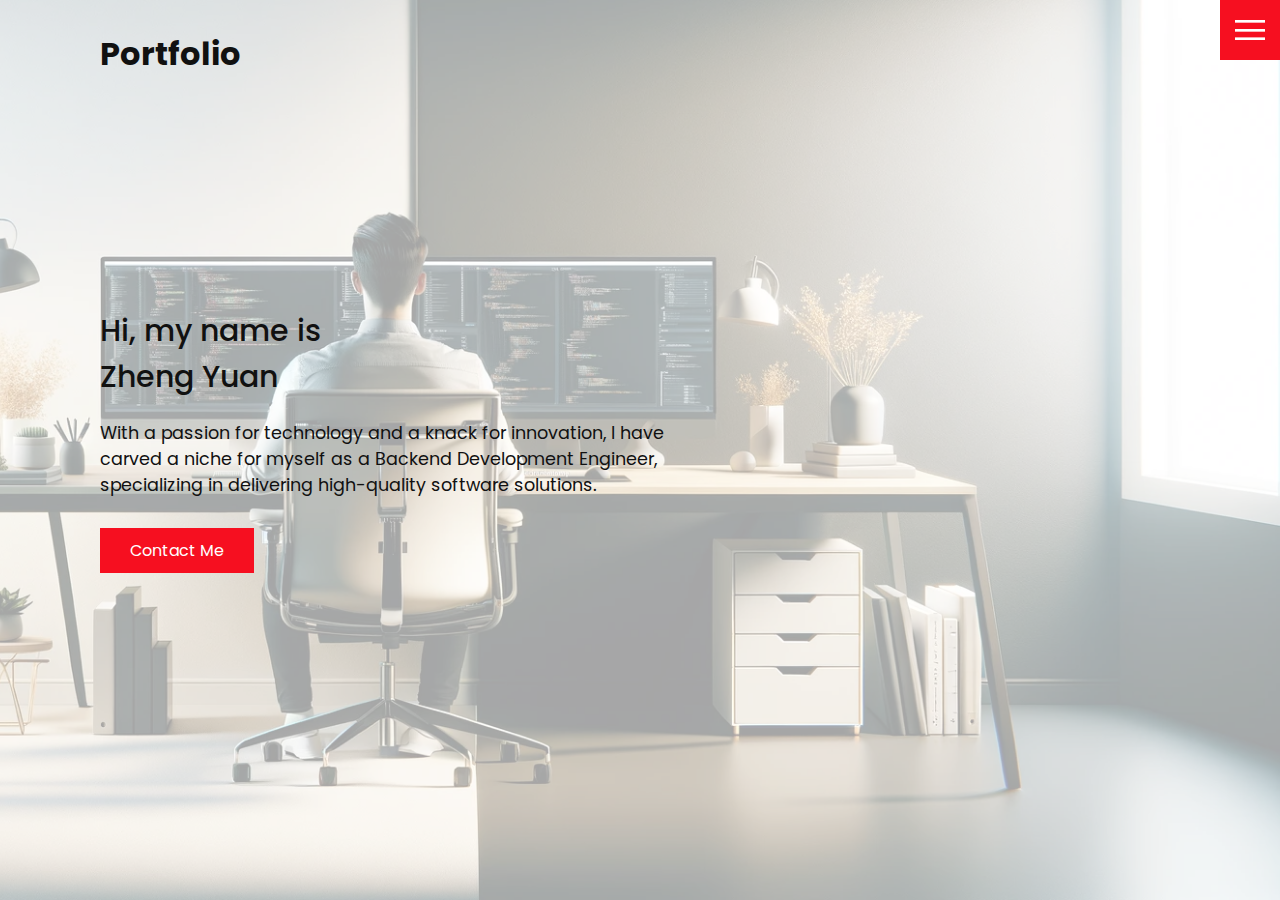
==== index.html @ f20f1a08 "half complete" ====
<!DOCTYPE html>
<html lang="en">
  <head>
    <meta charset="UTF-8" />
    <meta http-equiv="X-UA-Compatible" content="IE=edge" />
    <meta name="viewport" content="width=device-width, initial-scale=1.0" />
    <link rel="stylesheet" href="css/style.css" />
    <title>Portfolio</title>
  </head>
  <body>
    <header>
      <div class="logo">Portfolio</div>
      <div class="toggle"></div>
      <div class="navigation">
        <ul>
          <li><a href="index.html">Home</a></li>
          <li><a href="services.html">Skills</a></li>
          <li><a href="work.html">Experiene</a></li>
          <li><a href="contact.html">Contact</a></li>
        </ul>
        <div class="social-bar">
          <ul>
            <li>
              <a href="https://facebook.com">
                <img src="images/facebook.png" target="_blank" alt="" />
              </a>
            </li>
            <li>
              <a href="https://twitter.com">
                <img src="images/twitter.png" target="_blank" alt="" />
              </a>
            </li>
            <li>
              <a href="https://instagram.com">
                <img src="images/instagram.png" target="_blank" alt="" />
              </a>
            </li>
          </ul>
          <a href="mailto:you@email.com" class="email-icon">
            <img src="images/email.png" alt="" />
          </a>
        </div>
      </div>
    </header>

    <section class="home">
      <img src="images/home-page.png" class="home-img" alt="" />
      <div class="home-content">
        <h1>
          Hi, my name is <br />
          Zheng Yuan
        </h1>
        <p>
          With a passion for technology and a knack for innovation, 
          I have carved a niche for myself as a Backend Development Engineer, 
          specializing in delivering high-quality software solutions.
        </p>
        <a href="contact.html" class="btn">Contact Me</a>
      </div>
    </section>

    <script src="js/script.js"></script>
  </body>
</html>
---- css/style.css ----
@import url(https://fonts.googleapis.com/css?family=Poppins:200,300,400,500,600,700,800,900&display=swap);

.btn,
.toggle {
  cursor: pointer
}

.navigation ul,
.navigation ul li {
  position: relative
}

.btn,
.portfolio .item .action a {
  display: inline-block;
  color: #fff;
  text-decoration: none
}

:root {
  --primary-color: #f60f20;
  --secondary-color: #1b206e
}

* {
  box-sizing: border-box;
  margin: 0;
  padding: 0
}

body,
html {
  font-family: Poppins, sans-serif;
  color: #111;
}

h1 {
  font-size: 30px;
  font-weight: 500
}

p {
  margin: 20px 0 10px;
  font-size: 1.1rem
}

section {
  display: flex;
  flex-direction: column;
  height: 100vh;
  align-items: center;
  padding: 100px;
  margin-top: 60px
}

section.home {
  flex-direction: row;
  margin-top: 0
}

.btn {
  background: var(--primary-color);
  padding: 10px 30px;
  margin: 20px 0;
  border: 0
}

.btn:hover {
  transform: scale(.98)
}

.logo {
  position: absolute;
  top: 30px;
  left: 100px;
  font-size: 2rem;
  font-weight: 700;
  z-index: 20
}

.toggle {
  position: fixed;
  top: 0;
  right: 0;
  width: 60px;
  height: 60px;
  background: var(--primary-color) url(../images/menu.png);
  background-size: 30px;
  background-position: center;
  background-repeat: no-repeat;
  z-index: 20
}

.navigation,
.portfolio .item img {
  width: 100%;
  height: 100%
}

.toggle.active {
  background: var(--primary-color) url(../images/close.png);
  background-size: 25px;
  background-position: center;
  background-repeat: no-repeat
}

.navigation {
  position: fixed;
  top: 0;
  left: 100%;
  background-color: #fff;
  z-index: 15;
  display: flex;
  justify-content: center;
  align-items: center
}

.navigation.active {
  left: 0
}

.navigation ul li {
  list-style: none;
  text-align: center
}

.navigation ul li a {
  font-size: 2.2rem;
  color: #111;
  text-decoration: none;
  font-weight: 300
}

.navigation ul li a:hover {
  color: var(--primary-color)
}

.navigation .social-bar {
  position: absolute;
  top: 0;
  left: 0;
  width: 60px;
  height: 100%;
  display: flex;
  justify-content: center;
  align-items: center
}

.navigation .social-bar a {
  display: inline-block;
  transform: scale(.5)
}

.navigation .email-icon {
  position: absolute;
  bottom: 20px;
  transform: scale(.5)
}

.section-title {
  font-size: 4rem;
  font-weight: 300;
  color: #000;
  margin-bottom: 10px;
  text-transform: uppercase;
  letter-spacing: .2rem;
  text-align: center
}

.section-title span {
  color: #dc143c
}

.home-content {
  position: relative;
  z-index: 10;
  max-width: 600px
}

.home-img {
  position: absolute;
  bottom: 0;
  right: 0;
  height: 110%;
  opacity: .35
}

.services {
  margin-top: 40px;
  display: grid;
  grid-template-columns: repeat(3, 1fr);
  gap: 40px;
  text-align: center
}

.services .service {
  padding: 30px
}

.services .service:hover {
  box-shadow: 0 10px 30px rgba(0, 0, 0, .1)
}

.services .service h2 {
  font-size: 24px;
  font-weight: 500;
  margin-top: 20px;
  color: var(--secondary-color)
}

.services .service .icon img {
  max-width: 100px
}

.portfolio {
  display: flex;
  flex-wrap: wrap;
  justify-content: center;
  margin-top: 20px
}

.portfolio .item {
  position: relative;
  width: 300px;
  height: 300px;
  margin: 5px
}

.portfolio .item .action {
  position: absolute;
  top: 0;
  left: 0;
  width: 100%;
  height: 100%;
  background: rgba(0, 0, 0, .8);
  display: flex;
  justify-content: center;
  align-items: center;
  opacity: 0;
  transition: .5s
}

.portfolio .item:hover .action {
  opacity: 1
}

.portfolio .item .action a {
  border: 1px solid #fff;
  padding: 5px 15px
}

#contact .contact {
  flex-direction: column;
  max-width: 1200px;
  margin: 0 auto;
  width: 90%
}

#contact .contact-items {
  display: flex;
  flex-direction: row;
  justify-content: center;
  align-items: center;
  flex-wrap: wrap;
  width: 100%
}

#contact .contact-item {
  width: 40%;
  padding: 30px;
  text-align: center;
  border-radius: 10px;
  margin: 30px;
  display: flex;
  justify-content: center;
  align-items: center;
  flex-direction: column;
  box-shadow: 0 0 18px 0 #0000002c;
  transition: box-shadow .3s
}

#contact .contact-item:hover {
  box-shadow: 0 0 5px 0 #0000002c
}

#contact .icon {
  width: 70px;
  margin: 0 auto 10px
}

#contact .contact-info h1 {
  font-size: 2.5rem;
  font-weight: 500;
  margin-bottom: 5px
}

#contact .contact-info h2 {
  font-size: 1.3rem;
  line-height: 2rem;
  font-weight: 500
}

.contact .icon {
  width: 70px;
  height: 70px;
  display: flex;
  justify-content: center;
  align-items: center
}

.contact .icon img {
  width: 100%;
  height: auto
}

@media (max-width:1068px) {

  .contact-form,
  .contact-info {
    width: 100%;
    padding: 30px 30px 20px
  }

  .home-img {
    display: none
  }

  .logo {
    top: 10px;
    left: 40px;
    font-size: 1.5rem
  }

  section {
    padding: 100px 40px
  }

  .navigation ul li a {
    font-size: 2rem
  }

  .services {
    grid-template-columns: repeat(2, 1fr)
  }

  .contact,
  .contact-form .row {
    flex-direction: column
  }

  .contact-form .input100,
  .contact-form .input50 {
    width: 100%;
    margin: 0
  }

  .contact-info {
    margin-top: 20px
  }
}

@media (max-width:768px) {
  .services {
    grid-template-columns: 1fr
  }

  .services .service {
    box-shadow: 0 10px 30px rgba(0, 0, 0, .1)
  }
}
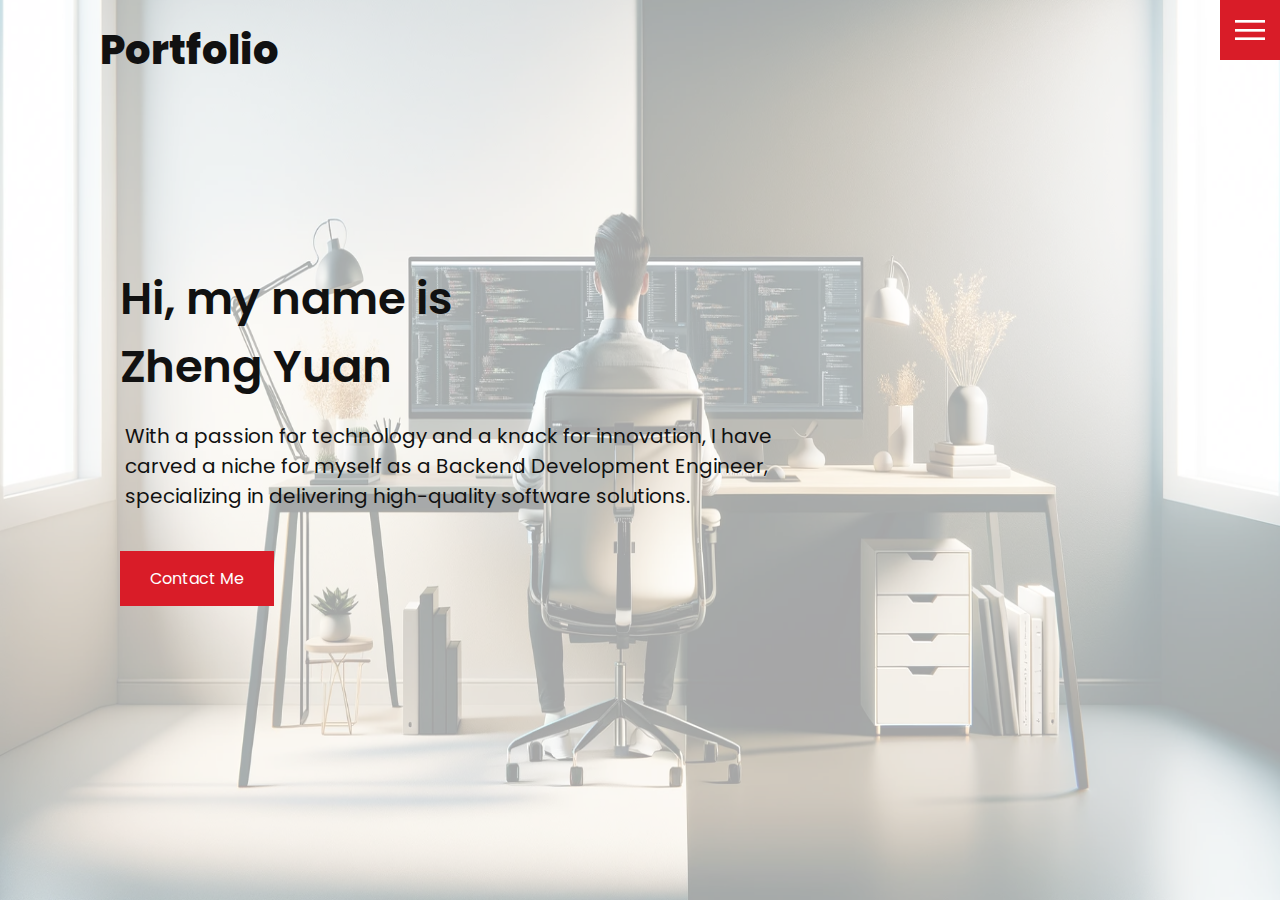
==== commit 5430e1b7: "update gallery" ====
--- a/index.html
+++ b/index.html
@@ -11,33 +11,33 @@
     <header>
       <div class="logo">Portfolio</div>
       <div class="toggle"></div>
-      <div class="navigation">
+      <div class="nav">
         <ul>
           <li><a href="index.html">Home</a></li>
-          <li><a href="services.html">Skills</a></li>
-          <li><a href="work.html">Experiene</a></li>
+          <li><a href="skills.html">Skills</a></li>
+          <li><a href="growthpath.html">Growth Path</a></li>
           <li><a href="contact.html">Contact</a></li>
         </ul>
-        <div class="social-bar">
+        <div class="social">
           <ul>
             <li>
               <a href="https://facebook.com">
-                <img src="images/facebook.png" target="_blank" alt="" />
+                <img src="images/facebook.png" alt="facebook link" />
               </a>
             </li>
             <li>
               <a href="https://twitter.com">
-                <img src="images/twitter.png" target="_blank" alt="" />
+                <img src="images/twitter.png" alt="twitter link" />
               </a>
             </li>
             <li>
               <a href="https://instagram.com">
-                <img src="images/instagram.png" target="_blank" alt="" />
+                <img src="images/instagram.png" alt="instagram link" />
               </a>
             </li>
           </ul>
           <a href="mailto:you@email.com" class="email-icon">
-            <img src="images/email.png" alt="" />
+            <img src="images/email.png" alt="email link" />
           </a>
         </div>
       </div>
@@ -51,11 +51,11 @@
           Zheng Yuan
         </h1>
         <p>
-          With a passion for technology and a knack for innovation, 
-          I have carved a niche for myself as a Backend Development Engineer, 
+          With a passion for technology and a knack for innovation,
+          I have carved a niche for myself as a Backend Development Engineer,
           specializing in delivering high-quality software solutions.
         </p>
-        <a href="contact.html" class="btn">Contact Me</a>
+        <a href="contact.html" class="contact-btn">Contact Me</a>
       </div>
     </section>
 
--- a/css/style.css
+++ b/css/style.css
@@ -1,24 +1,24 @@
 @import url(https://fonts.googleapis.com/css?family=Poppins:200,300,400,500,600,700,800,900&display=swap);
 
-.btn,
+.contact-btn,
 .toggle {
   cursor: pointer
 }
 
-.navigation ul,
-.navigation ul li {
+.nav ul,
+.nav ul li {
   position: relative
 }
 
-.btn,
-.portfolio .item .action a {
+.contact-btn,
+.gallery .item .action a {
   display: inline-block;
   color: #fff;
   text-decoration: none
 }
 
 :root {
-  --primary-color: #f60f20;
+  --primary-color: #d91c28;
   --secondary-color: #1b206e
 }
 
@@ -35,13 +35,14 @@
 }
 
 h1 {
-  font-size: 30px;
-  font-weight: 500
+  font-size: 45px;
+  font-weight: 550
 }
 
 p {
-  margin: 20px 0 10px;
-  font-size: 1.1rem
+  margin: 20px 0 10px 5px;
+  font-size: 20px;
+  font-weight: 400;
 }
 
 section {
@@ -58,23 +59,22 @@
   margin-top: 0
 }
 
-.btn {
+.contact-btn {
   background: var(--primary-color);
-  padding: 10px 30px;
-  margin: 20px 0;
-  border: 0
-}
-
-.btn:hover {
-  transform: scale(.98)
+  padding: 15px 30px;
+  margin: 30px 0px;
+}
+
+.contact-btn:hover {
+  transform: scale(.97)
 }
 
 .logo {
   position: absolute;
-  top: 30px;
+  top: 20px;
   left: 100px;
-  font-size: 2rem;
-  font-weight: 700;
+  font-size: 2.5rem;
+  font-weight: 800;
   z-index: 20
 }
 
@@ -84,15 +84,15 @@
   right: 0;
   width: 60px;
   height: 60px;
-  background: var(--primary-color) url(../images/menu.png);
+  background: var(--primary-color) url(/images/menu.png);
   background-size: 30px;
   background-position: center;
   background-repeat: no-repeat;
-  z-index: 20
-}
-
-.navigation,
-.portfolio .item img {
+  z-index: 20;
+}
+
+.nav,
+.gallery .item img {
   width: 100%;
   height: 100%
 }
@@ -104,7 +104,7 @@
   background-repeat: no-repeat
 }
 
-.navigation {
+.nav{
   position: fixed;
   top: 0;
   left: 100%;
@@ -115,27 +115,27 @@
   align-items: center
 }
 
-.navigation.active {
+.nav.active {
   left: 0
 }
 
-.navigation ul li {
+.nav ul li {
   list-style: none;
   text-align: center
 }
 
-.navigation ul li a {
-  font-size: 2.2rem;
+.nav ul li a {
+  font-size: 2.5rem;
   color: #111;
   text-decoration: none;
   font-weight: 300
 }
 
-.navigation ul li a:hover {
+.nav ul li a:hover {
   color: var(--primary-color)
 }
 
-.navigation .social-bar {
+.nav .social {
   position: absolute;
   top: 0;
   left: 0;
@@ -146,18 +146,18 @@
   align-items: center
 }
 
-.navigation .social-bar a {
-  display: inline-block;
-  transform: scale(.5)
-}
-
-.navigation .email-icon {
+.nav .social a {
+  transform: scale(.5);
+  display: inline-block
+}
+
+.nav .email-icon {
   position: absolute;
   bottom: 20px;
   transform: scale(.5)
 }
 
-.section-title {
+.title {
   font-size: 4rem;
   font-weight: 300;
   color: #000;
@@ -167,14 +167,15 @@
   text-align: center
 }
 
-.section-title span {
+.title span {
   color: #dc143c
 }
 
 .home-content {
   position: relative;
+  max-width: 700px;
   z-index: 10;
-  max-width: 600px
+  margin: 20px;
 }
 
 .home-img {
@@ -182,10 +183,11 @@
   bottom: 0;
   right: 0;
   height: 110%;
-  opacity: .35
-}
-
-.services {
+  opacity: .35;
+  width: 100%
+}
+
+.skills {
   margin-top: 40px;
   display: grid;
   grid-template-columns: repeat(3, 1fr);
@@ -193,40 +195,43 @@
   text-align: center
 }
 
-.services .service {
+.skills .skill {
   padding: 30px
 }
 
-.services .service:hover {
+.skills .skill:hover {
   box-shadow: 0 10px 30px rgba(0, 0, 0, .1)
 }
 
-.services .service h2 {
+.skills .skill h2 {
   font-size: 24px;
   font-weight: 500;
   margin-top: 20px;
   color: var(--secondary-color)
 }
 
-.services .service .icon img {
+.skills .skill .icon img {
   max-width: 100px
 }
 
-.portfolio {
+.gallery {
   display: flex;
   flex-wrap: wrap;
   justify-content: center;
   margin-top: 20px
-}
-
-.portfolio .item {
+  /* display: grid;
+  grid-template-columns: repeat(6,1fr);
+  margin-top: 5px; */
+}
+
+.gallery .item {
   position: relative;
-  width: 300px;
-  height: 300px;
-  margin: 5px
-}
-
-.portfolio .item .action {
+  width: 200px;
+  height: 200px;
+  margin: 10px
+}
+
+.gallery .item .action {
   position: absolute;
   top: 0;
   left: 0;
@@ -240,13 +245,26 @@
   transition: .5s
 }
 
-.portfolio .item:hover .action {
+.gallery .item:hover .action {
   opacity: 1
 }
 
-.portfolio .item .action a {
+.gallery .item .action a {
   border: 1px solid #fff;
   padding: 5px 15px
+}
+
+.expanded {
+  position: fixed;
+  top: 50%;
+  left: 50%;
+  transform: translate(-50%, -50%);
+  max-width: 60%;
+  max-height: 100%;
+  width: auto;
+  height: auto;
+  z-index: 1000;
+  box-shadow: 0 0 10px rgba(0, 0, 0, 0.5);
 }
 
 #contact .contact {
@@ -322,24 +340,24 @@
   }
 
   .home-img {
-    display: none
+    height: 110%;
   }
 
   .logo {
-    top: 10px;
+    top: 8px;
     left: 40px;
-    font-size: 1.5rem
+    font-size: 2.5rem
   }
 
   section {
     padding: 100px 40px
   }
 
-  .navigation ul li a {
-    font-size: 2rem
-  }
-
-  .services {
+  .nav ul li a {
+    font-size: 2.2rem
+  }
+
+  .skills {
     grid-template-columns: repeat(2, 1fr)
   }
 
@@ -357,14 +375,44 @@
   .contact-info {
     margin-top: 20px
   }
+
+  #contact .contact-info h1 {
+    font-size: 2.0rem;
+    font-weight: 350;
+    margin-bottom: 5px
+  }
+  
+  #contact .contact-info h2 {
+    font-size: 1.3rem;
+    line-height: 2rem;
+    font-weight: 350;
+  }
+
+  .expanded {
+    max-width: 60%;
+    max-height: 80%;
+  }
 }
 
 @media (max-width:768px) {
-  .services {
+  .contact-btn {
+    padding: 10px 25px;
+  }
+  
+  .skills {
     grid-template-columns: 1fr
   }
 
-  .services .service {
+  .skills.skill {
     box-shadow: 0 10px 30px rgba(0, 0, 0, .1)
   }
+
+  #contact .contact-items {
+    width: 150%;
+  }
+
+  .expanded {
+    max-width: 80%;
+    max-height: 80%;
+  }
 }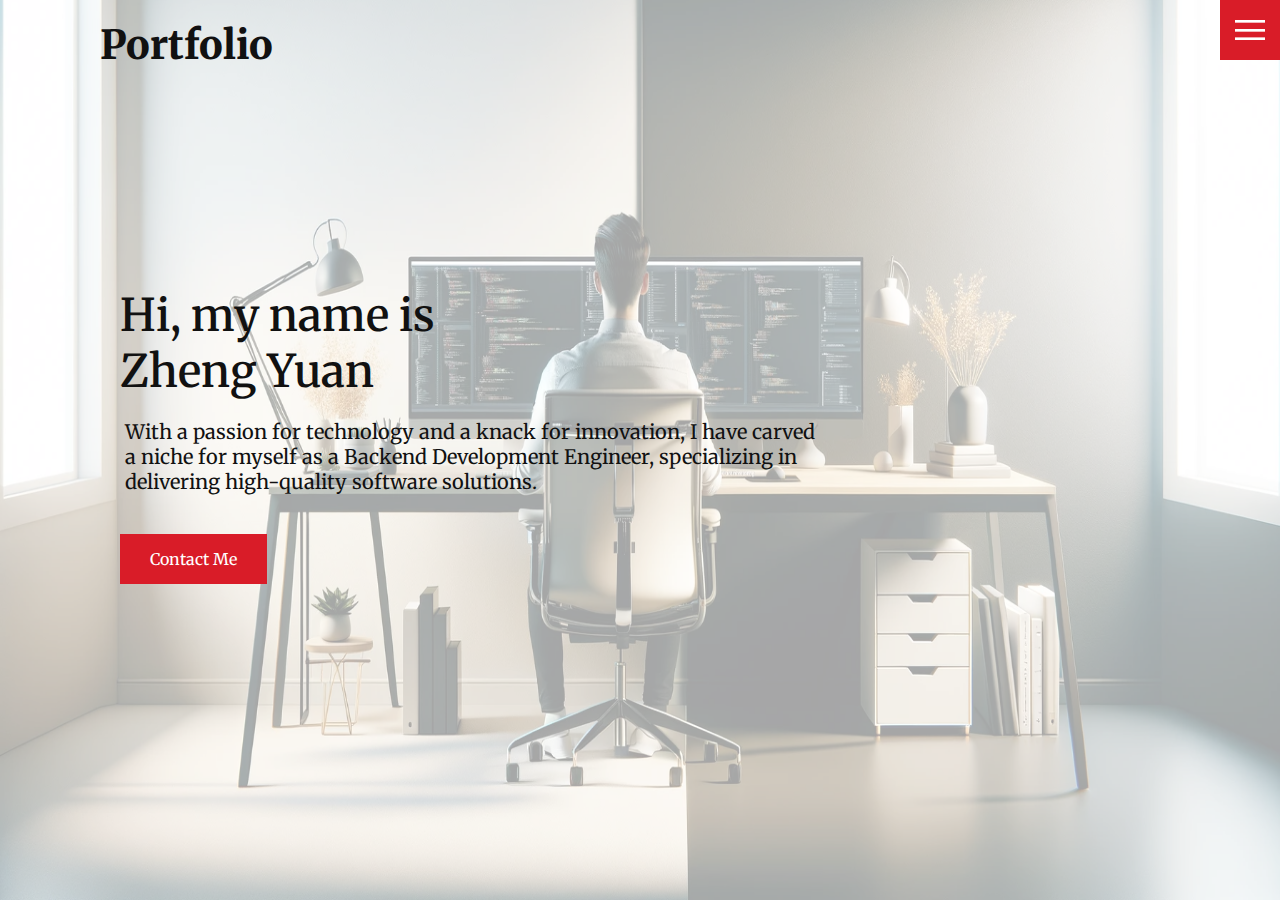
==== commit 399eac0d: "complete" ====
--- a/index.html
+++ b/index.html
@@ -1,10 +1,10 @@
 <!DOCTYPE html>
 <html lang="en">
   <head>
-    <meta charset="UTF-8" />
-    <meta http-equiv="X-UA-Compatible" content="IE=edge" />
-    <meta name="viewport" content="width=device-width, initial-scale=1.0" />
-    <link rel="stylesheet" href="css/style.css" />
+    <meta charset="UTF-8">
+    <meta http-equiv="X-UA-Compatible" content="IE=edge">
+    <meta name="viewport" content="width=device-width, initial-scale=1.0">
+    <link rel="stylesheet" href="css/style.css">
     <title>Portfolio</title>
   </head>
   <body>
@@ -22,23 +22,25 @@
           <ul>
             <li>
               <a href="https://facebook.com">
-                <img src="images/facebook.png" alt="facebook link" />
+                <img src="images/facebook.png" alt="facebook link">
               </a>
             </li>
             <li>
               <a href="https://twitter.com">
-                <img src="images/twitter.png" alt="twitter link" />
+                <img src="images/twitter.png" alt="twitter link">
               </a>
             </li>
             <li>
               <a href="https://instagram.com">
-                <img src="images/instagram.png" alt="instagram link" />
+                <img src="images/instagram.png" alt="instagram link">
+              </a>
+            </li>
+            <li role="button" tabindex="0" class="email-icon">
+              <a href="mailto:you@email.com">
+                <img src="images/email.png" alt="email link">
               </a>
             </li>
           </ul>
-          <a href="mailto:you@email.com" class="email-icon">
-            <img src="images/email.png" alt="email link" />
-          </a>
         </div>
       </div>
     </header>
@@ -60,5 +62,9 @@
     </section>
 
     <script src="js/script.js"></script>
+    <!-- <footer>
+      <p>2023 SI-539 Final Project<br/>
+        &copy; Zheng Yuan</p>
+    </footer> -->
   </body>
 </html>
--- a/css/style.css
+++ b/css/style.css
@@ -1,4 +1,18 @@
-@import url(https://fonts.googleapis.com/css?family=Poppins:200,300,400,500,600,700,800,900&display=swap);
+@import url(https://fonts.googleapis.com/css?family=Lato:400,700,400italic,700italic);
+@import url(https://fonts.googleapis.com/css?family=Playfair+Display:400,700);
+@import url(https://fonts.googleapis.com/css?family=Merriweather:400,700,400italic,700italic);
+
+.logo,
+.nav .email-icon,
+.nav .social {
+  position: absolute
+}
+
+.nav ul li,
+.skills,
+.title {
+  text-align: center
+}
 
 .contact-btn,
 .toggle {
@@ -17,6 +31,12 @@
   text-decoration: none
 }
 
+.nav,
+.nav .social,
+section {
+  display: flex
+}
+
 :root {
   --primary-color: #d91c28;
   --secondary-color: #1b206e
@@ -30,8 +50,8 @@
 
 body,
 html {
-  font-family: Poppins, sans-serif;
-  color: #111;
+  font-family: 'Merriweather', 'lato', sans-serif;
+  color: #111
 }
 
 h1 {
@@ -42,11 +62,10 @@
 p {
   margin: 20px 0 10px 5px;
   font-size: 20px;
-  font-weight: 400;
+  font-weight: 400
 }
 
 section {
-  display: flex;
   flex-direction: column;
   height: 100vh;
   align-items: center;
@@ -62,7 +81,7 @@
 .contact-btn {
   background: var(--primary-color);
   padding: 15px 30px;
-  margin: 30px 0px;
+  margin: 30px 0
 }
 
 .contact-btn:hover {
@@ -70,7 +89,6 @@
 }
 
 .logo {
-  position: absolute;
   top: 20px;
   left: 100px;
   font-size: 2.5rem;
@@ -78,21 +96,26 @@
   z-index: 20
 }
 
+.nav,
 .toggle {
-  position: fixed;
+  position: fixed
+}
+
+.toggle {
   top: 0;
   right: 0;
   width: 60px;
   height: 60px;
-  background: var(--primary-color) url(/images/menu.png);
+  background: var(--primary-color) url(../images/menu.png);
   background-size: 30px;
   background-position: center;
   background-repeat: no-repeat;
-  z-index: 20;
-}
-
-.nav,
-.gallery .item img {
+  z-index: 20
+}
+
+.gallery .item .action,
+.gallery .item img,
+.nav {
   width: 100%;
   height: 100%
 }
@@ -104,13 +127,11 @@
   background-repeat: no-repeat
 }
 
-.nav{
-  position: fixed;
+.nav {
   top: 0;
   left: 100%;
   background-color: #fff;
   z-index: 15;
-  display: flex;
   justify-content: center;
   align-items: center
 }
@@ -120,8 +141,7 @@
 }
 
 .nav ul li {
-  list-style: none;
-  text-align: center
+  list-style: none
 }
 
 .nav ul li a {
@@ -136,25 +156,22 @@
 }
 
 .nav .social {
-  position: absolute;
   top: 0;
   left: 0;
   width: 60px;
   height: 100%;
-  display: flex;
   justify-content: center;
   align-items: center
 }
 
 .nav .social a {
-  transform: scale(.5);
+  transform: scale(.6);
   display: inline-block
 }
 
-.nav .email-icon {
+.nav .social .email-icon {
   position: absolute;
-  bottom: 20px;
-  transform: scale(.5)
+  top: 550px;
 }
 
 .title {
@@ -163,8 +180,7 @@
   color: #000;
   margin-bottom: 10px;
   text-transform: uppercase;
-  letter-spacing: .2rem;
-  text-align: center
+  letter-spacing: .2rem
 }
 
 .title span {
@@ -175,7 +191,7 @@
   position: relative;
   max-width: 700px;
   z-index: 10;
-  margin: 20px;
+  margin: 20px
 }
 
 .home-img {
@@ -191,8 +207,7 @@
   margin-top: 40px;
   display: grid;
   grid-template-columns: repeat(3, 1fr);
-  gap: 40px;
-  text-align: center
+  gap: 40px
 }
 
 .skills .skill {
@@ -219,9 +234,6 @@
   flex-wrap: wrap;
   justify-content: center;
   margin-top: 20px
-  /* display: grid;
-  grid-template-columns: repeat(6,1fr);
-  margin-top: 5px; */
 }
 
 .gallery .item {
@@ -235,8 +247,6 @@
   position: absolute;
   top: 0;
   left: 0;
-  width: 100%;
-  height: 100%;
   background: rgba(0, 0, 0, .8);
   display: flex;
   justify-content: center;
@@ -264,7 +274,7 @@
   width: auto;
   height: auto;
   z-index: 1000;
-  box-shadow: 0 0 10px rgba(0, 0, 0, 0.5);
+  box-shadow: 0 0 10px rgba(0, 0, 0, .5)
 }
 
 #contact .contact {
@@ -340,7 +350,7 @@
   }
 
   .home-img {
-    height: 110%;
+    height: 110%
   }
 
   .logo {
@@ -377,28 +387,28 @@
   }
 
   #contact .contact-info h1 {
-    font-size: 2.0rem;
+    font-size: 2rem;
     font-weight: 350;
     margin-bottom: 5px
   }
-  
+
   #contact .contact-info h2 {
     font-size: 1.3rem;
     line-height: 2rem;
-    font-weight: 350;
+    font-weight: 350
   }
 
   .expanded {
     max-width: 60%;
-    max-height: 80%;
+    max-height: 80%
   }
 }
 
 @media (max-width:768px) {
   .contact-btn {
-    padding: 10px 25px;
-  }
-  
+    padding: 10px 25px
+  }
+
   .skills {
     grid-template-columns: 1fr
   }
@@ -408,11 +418,11 @@
   }
 
   #contact .contact-items {
-    width: 150%;
+    width: 150%
   }
 
   .expanded {
     max-width: 80%;
-    max-height: 80%;
+    max-height: 80%
   }
 }